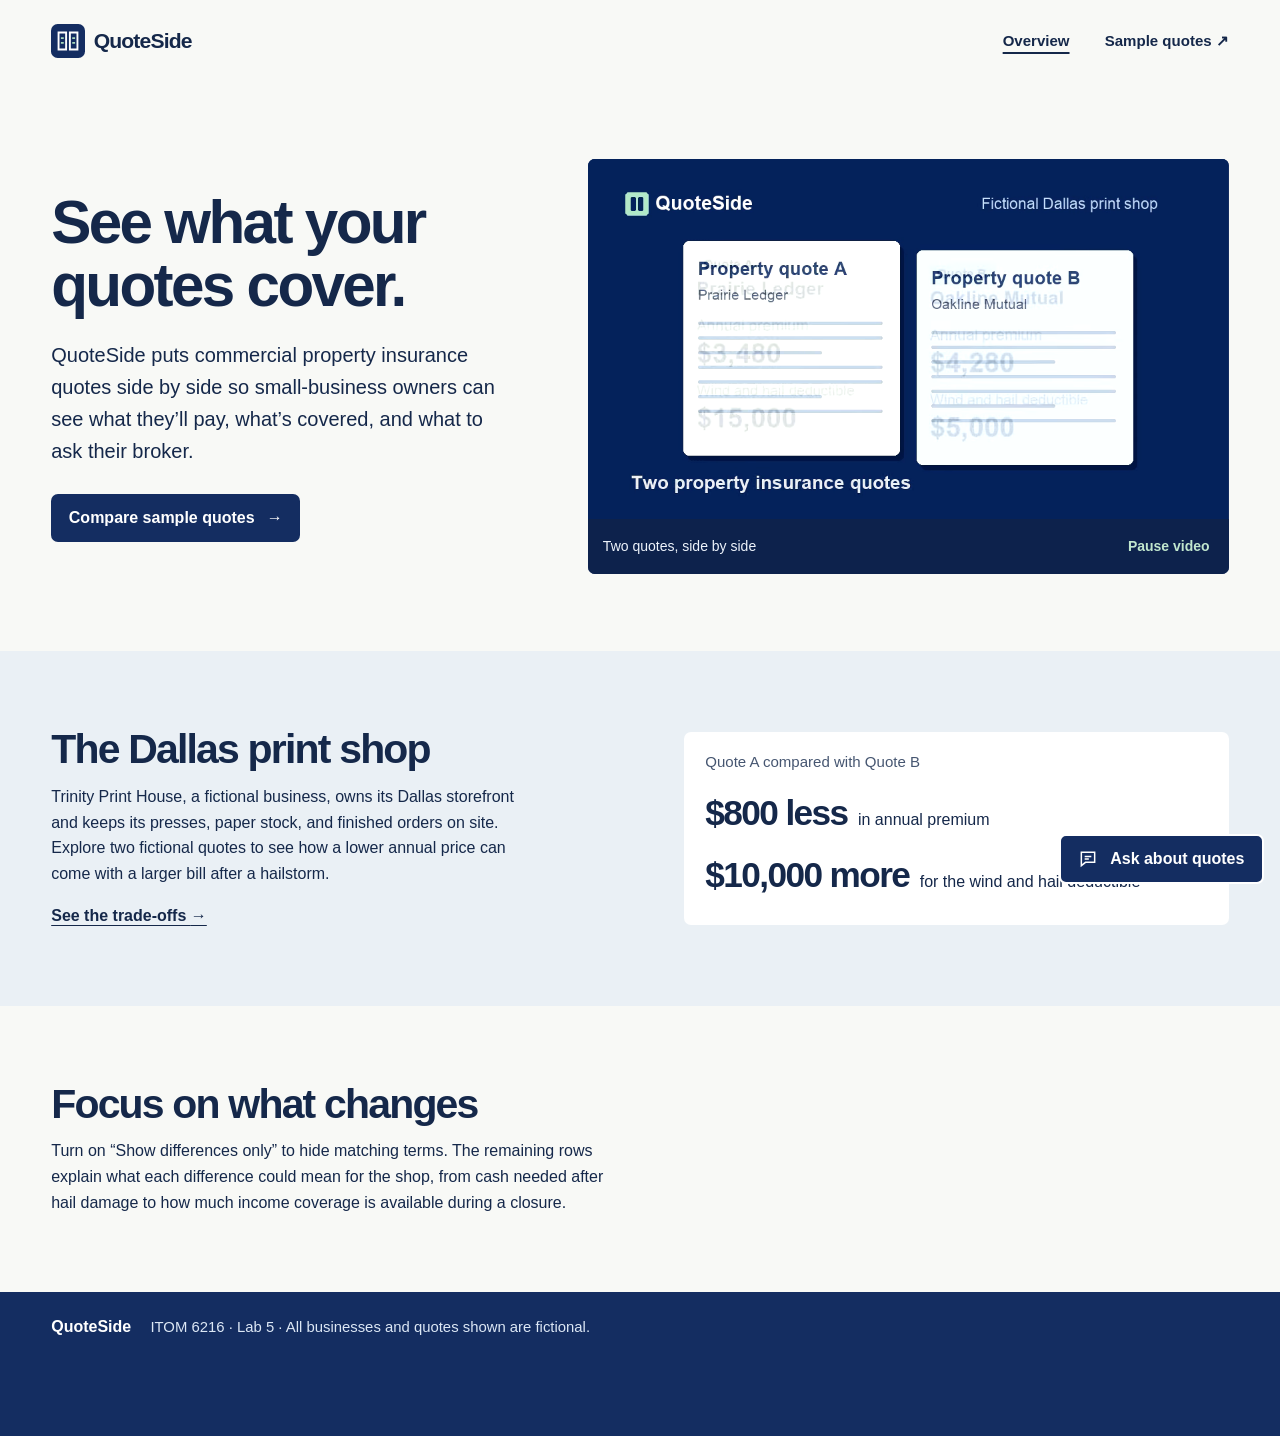
==== index.html @ b93d6b8e "Build QuoteSide for ITOM 6216 Lab 5" ====
<!doctype html>
<html lang="en">
<head>
<meta charset="utf-8">
<meta name="viewport" content="width=device-width, initial-scale=1">
<meta name="description" content="Compare two fictional commercial property insurance quotes for a Dallas print shop.">
<title>QuoteSide — Commercial property quotes, side by side</title>
<link rel="icon" href="./assets/mark.svg" type="image/svg+xml">
<link rel="stylesheet" href="./assets/site.css">
<script defer src="./assets/site.js"></script>
</head>
<body>
<a class="skip" href="#main">Skip to content</a>
<header class="top wrap">
  <a class="brand" href="./index.html" aria-label="QuoteSide home"><img src="./assets/mark.svg" alt="" width="34" height="34">QuoteSide</a>
  <nav aria-label="Main"><a href="./index.html" aria-current="page">Overview</a><a href="./compare.html">Sample quotes <span aria-hidden="true">↗</span></a></nav>
</header>
<main id="main">
  <section class="hero wrap" aria-labelledby="headline">
    <div class="hero-copy">
      <h1 id="headline">See what your<br>quotes cover.</h1>
      <p>QuoteSide puts commercial property insurance quotes side by side so small-business owners can see what they’ll pay, what’s covered, and what to ask their broker.</p>
      <a class="button primary" href="./compare.html">Compare sample quotes <span aria-hidden="true">→</span></a>
    </div>
    <figure class="film" data-ui>
      <video id="demo-video" poster="./assets/demo-poster.png" width="960" height="540" autoplay loop muted playsinline aria-label="Two sample quote documents turn into a side-by-side comparison of premiums and deductibles.">
        <source src="./assets/quote-demo.webm" type="video/webm">
        <a href="./assets/quote-demo.webm">Download the motion preview</a>
      </video>
      <figcaption><span>Two quotes, side by side</span><button class="quiet" id="video-control" type="button" hidden>Pause video</button></figcaption>
    </figure>
  </section>
  <section class="sample" aria-labelledby="sample-title">
    <div class="wrap sample-inner">
      <div>
        <h2 id="sample-title">The Dallas print shop</h2>
        <p>Trinity Print House, a fictional business, owns its Dallas storefront and keeps its presses, paper stock, and finished orders on site. Explore two fictional quotes to see how a lower annual price can come with a larger bill after a hailstorm.</p>
        <a class="text-link" href="./compare.html#quote-table">See the trade-offs <span aria-hidden="true">→</span></a>
      </div>
      <div class="sample-detail" data-ui aria-label="Sample trade-off">
        <p class="detail-label">Quote A compared with Quote B</p>
        <div><strong>$800 less</strong><span>in annual premium</span></div>
        <div><strong>$10,000 more</strong><span>for the wind and hail deductible</span></div>
      </div>
    </div>
  </section>
  <section class="wrap x-factor" aria-labelledby="x-title">
    <h2 id="x-title">Focus on what changes</h2>
    <p>Turn on “Show differences only” to hide matching terms. The remaining rows explain what each difference could mean for the shop, from cash needed after hail damage to how much income coverage is available during a closure.</p>
  </section>
</main>
<footer><div class="wrap footer-inner"><strong>QuoteSide</strong><p>ITOM 6216 · Lab 5 · All businesses and quotes shown are fictional.</p></div></footer>
<div id="quote-chat"></div>
</body>
</html>
---- assets/site.css ----
:root {
  --ink: #15284a;
  --muted: #465671;
  --paper: #f8f9f6;
  --white: #fff;
  --mist: #eaf0f5;
  --rule: #d7e0e8;
  --navy: #142d61;
  --mint: #c1e7ce;
  --radius: 7px;
  --width: 1180px;
  color-scheme: light;
  font-family: -apple-system, BlinkMacSystemFont, "Segoe UI", sans-serif;
  color: var(--ink);
  background: var(--paper);
  line-height: 1.6;
}
* { box-sizing: border-box; }
body { margin: 0; }
[hidden] { display: none !important; }
a { color: inherit; }
button, input { font: inherit; }
button { cursor: pointer; }
:focus-visible { outline: 3px solid #376ac1; outline-offset: 4px; }
::selection { background: var(--mint); color: var(--ink); }
h1, h2, p, figure { margin: 0; }
h1, h2 { line-height: 1.05; letter-spacing: -.044em; }
h1 { font-size: clamp(2.45rem, 4.7vw, 4.5rem); }
h2 { font-size: clamp(1.7rem, 3.2vw, 2.8rem); }
.wrap { width: min(var(--width), 100% - clamp(32px, 8vw, 116px)); margin-inline: auto; }
.skip { position: absolute; left: 1rem; top: -100px; z-index: 10; color: var(--white); background: var(--navy); padding: .55rem 1rem; }
.skip:focus { top: 1rem; }
.visually-hidden { position: absolute; width: 1px; height: 1px; overflow: hidden; clip-path: inset(50%); white-space: nowrap; }
.top { display: flex; align-items: center; justify-content: space-between; gap: 1rem; min-height: 82px; }
.brand { display: inline-flex; align-items: center; gap: .53rem; font-size: 1.32rem; font-weight: 750; letter-spacing: -.04em; text-decoration: none; }
.top nav { display: flex; align-items: center; gap: clamp(.7rem, 3vw, 2.2rem); font-size: .94rem; font-weight: 650; }
.top nav a { text-decoration: none; padding-block: .5rem; }
.top nav a:hover, .top nav a[aria-current] { text-decoration: underline; text-decoration-thickness: 2px; text-underline-offset: 6px; }
.hero { min-height: 520px; padding-block: clamp(2rem, 6vw, 6rem); display: grid; grid-template-columns: minmax(0, .85fr) minmax(0, 1.15fr); align-items: center; gap: clamp(1.75rem, 5vw, 5rem); }
.hero-copy p { max-width: 40ch; margin-block: 1.35rem 1.7rem; font-size: clamp(1.07rem, 1.65vw, 1.25rem); }
.button { display: inline-flex; align-items: center; justify-content: center; gap: .75rem; min-height: 48px; padding: .65rem 1.1rem; border: 0; border-radius: var(--radius); font-weight: 700; text-decoration: none; }
.primary, .chat-launch { background: var(--navy); color: var(--white); }
.primary:hover, .chat-launch:hover { background: #234780; }
.film { overflow: hidden; background: var(--navy); color: var(--white); border-radius: var(--radius); }
.film video { display: block; width: 100%; height: auto; aspect-ratio: 16 / 9; object-fit: contain; background: var(--navy); }
.film figcaption { display: flex; flex-wrap: wrap; justify-content: space-between; align-items: center; gap: .15rem .7rem; min-height: 55px; padding: .25rem .9rem; color: #edf3fb; background: #0d224c; font-size: .875rem; }
.quiet { border: 0; color: inherit; background: none; padding: .45rem .3rem; min-height: 40px; font-weight: 650; }
.quiet:hover { text-decoration: underline; }
.film .quiet { color: var(--mint); }
.sample { background: var(--mist); }
.sample-inner, .broker-inner { display: grid; grid-template-columns: 1fr .92fr; align-items: center; gap: 2.5rem; padding-block: clamp(2.25rem, 6vw, 5.5rem); }
.sample-inner p:not(.detail-label), .broker-inner p { margin-block: .85rem 1.05rem; max-width: 54ch; }
.text-link { font-weight: 700; text-underline-offset: 4px; }
.sample-detail { background: var(--white); border-radius: var(--radius); padding: 1.1rem 1.35rem; }
.detail-label { font-size: .94rem; color: var(--muted); margin-bottom: .5rem; }
.sample-detail div { display: flex; flex-wrap: wrap; align-items: baseline; gap: 0 .65rem; padding-block: .2rem; }
.sample-detail strong { font-size: clamp(1.55rem, 3vw, 2.2rem); letter-spacing: -.045em; font-variant-numeric: tabular-nums; }
.x-factor { padding-block: clamp(2.25rem, 6vw, 5rem); }
.x-factor p { max-width: 64ch; margin-top: .8rem; }
footer { background: var(--navy); color: var(--white); }
.footer-inner { display: flex; flex-wrap: wrap; align-items: baseline; gap: .35rem 1.2rem; padding-block: 1.4rem 6rem; }
.footer-inner p { color: #dce7f5; font-size: .93rem; }
.compare-intro { padding-block: clamp(2rem, 5vw, 4.75rem) 2.55rem; }
.compare-intro h1 { font-size: clamp(2.55rem, 5.7vw, 4.85rem); }
.compare-intro p { max-width: 72ch; margin-top: .95rem; font-size: clamp(1rem, 2vw, 1.16rem); }
.comparison { padding-bottom: clamp(2rem, 6vw, 5rem); scroll-margin-top: 1rem; }
.table-tools { display: flex; flex-wrap: wrap; gap: .7rem 1.4rem; align-items: center; justify-content: space-between; margin-bottom: 1.15rem; }
.table-tools p { color: var(--muted); font-size: .9rem; margin-top: .35rem; }
.toggle { display: inline-flex; gap: .6rem; align-items: center; cursor: pointer; padding: .3rem 0; min-height: 44px; font-weight: 700; }
.toggle input { appearance: none; margin: 0; width: 44px; height: 26px; border-radius: 99px; border: 2px solid #66758b; background: var(--white); display: inline-grid; align-items: center; cursor: pointer; }
.toggle input::before { content: ""; width: 16px; height: 16px; margin-left: 3px; border-radius: 50%; background: #66758b; transition: transform .18s ease; }
.toggle input:checked { background: var(--navy); border-color: var(--navy); }
.toggle input:checked::before { background: var(--white); transform: translateX(18px); }
.quote-table { width: 100%; table-layout: fixed; border-spacing: 0; background: var(--white); border-radius: var(--radius); overflow: hidden; font-variant-numeric: tabular-nums; }
.term-col { width: 32%; }
.value-col { width: 34%; }
.quote-table th, .quote-table td { text-align: left; vertical-align: top; padding: .75rem clamp(.55rem, 2vw, 1.3rem); overflow-wrap: anywhere; }
.quote-table thead { background: var(--navy); color: var(--white); line-height: 1.28; }
.quote-table thead span { display: block; color: var(--mint); font-size: .84rem; font-weight: 650; margin-bottom: .18rem; }
.quote-table tbody tr:not(.note) > * { font-weight: 690; line-height: 1.35; }
.quote-table tbody td:nth-child(3) { background: #f1f5f9; }
.quote-table tbody tr.note td { background: #ebf2f7; padding-block: .65rem; border-bottom: 2px solid var(--paper); font-size: .92rem; }
.quote-table tbody tr.note.same td { background: #f3f5f5; color: var(--muted); }
.broker { background: var(--mist); }
.broker-inner { grid-template-columns: .8fr 1.2fr; align-items: start; }
.broker-inner ul { margin: 0; padding-left: 1.25rem; }
.broker-inner li + li { margin-top: .6rem; }
#quote-chat { position: fixed; z-index: 3; right: max(1rem, env(safe-area-inset-right)); bottom: max(1rem, env(safe-area-inset-bottom)); }
.chat-launch { border: 2px solid var(--white); min-height: 48px; }
.chat-panel { position: absolute; right: 0; bottom: calc(100% + .55rem); width: min(410px, 100vw - 2rem); max-height: min(540px, 100dvh - 6rem); display: flex; flex-direction: column; overflow: hidden; background: var(--white); border-radius: var(--radius); box-shadow: 0 12px 38px #15284a40; /* taste-skill-ignore: chat overlay */ }
.chat-top { display: flex; justify-content: space-between; align-items: center; gap: .5rem; background: var(--navy); color: var(--white); padding: .3rem .95rem; }
.chat-top h2 { font-size: 1.22rem; letter-spacing: -.025em; }
.close-chat { font-size: 1.55rem; min-width: 44px; }
.chat-stream { min-height: 0; overflow-y: auto; overscroll-behavior: contain; padding: .8rem; min-width: 0; }
.chat-stream p { border-radius: var(--radius); margin-bottom: .55rem; padding: .5rem .7rem; overflow-wrap: anywhere; font-size: .95rem; line-height: 1.47; }
.chat-stream p:last-child { margin: 0; }
.chat-stream strong, .chat-stream span { display: block; }
.chat-stream strong { font-size: .83rem; margin-bottom: .16rem; }
.chat-stream span { white-space: pre-line; }
.assistant { background: var(--mist); }
.visitor { background: #dbf1e3; margin-left: 1.25rem; }
.suggestions { display: grid; gap: .34rem; padding: .15rem .8rem .6rem; }
.suggestion { border: 0; background: #edf3f9; color: var(--ink); border-radius: var(--radius); min-height: 44px; padding: .35rem .6rem; text-align: left; font-size: .88rem; line-height: 1.28; }
.suggestion:hover { background: #dce8f5; }
.chat-form { display: grid; grid-template-columns: minmax(0, 1fr) auto; gap: .45rem; padding: 0 .8rem .8rem; }
.chat-form input { width: 100%; min-height: 44px; padding: .4rem .6rem; border: 1px solid #66758b; border-radius: var(--radius); color: var(--ink); background: var(--white); }
.chat-form button { min-height: 44px; padding: .4rem .75rem; }
@media (max-width: 820px) {
  .hero { min-height: auto; grid-template-columns: 1fr; gap: 1.5rem; }
  .hero-copy p { max-width: 61ch; }
  .sample-inner, .broker-inner { gap: 1.25rem; }
}
@media (max-width: 560px) {
  .top { min-height: 65px; gap: .5rem; }
  .brand { font-size: 1.16rem; }
  .brand img { width: 29px; height: 29px; }
  .top nav { font-size: .84rem; }
  .top nav span { display: none; }
  .sample-inner, .broker-inner { grid-template-columns: 1fr; }
  .quote-table td, .quote-table th { font-size: .88rem; }
  .quote-table tbody tr.note td { font-size: .88rem; }
}
@media (prefers-reduced-motion: reduce) { *, *::before, *::after { transition: none !important; } }
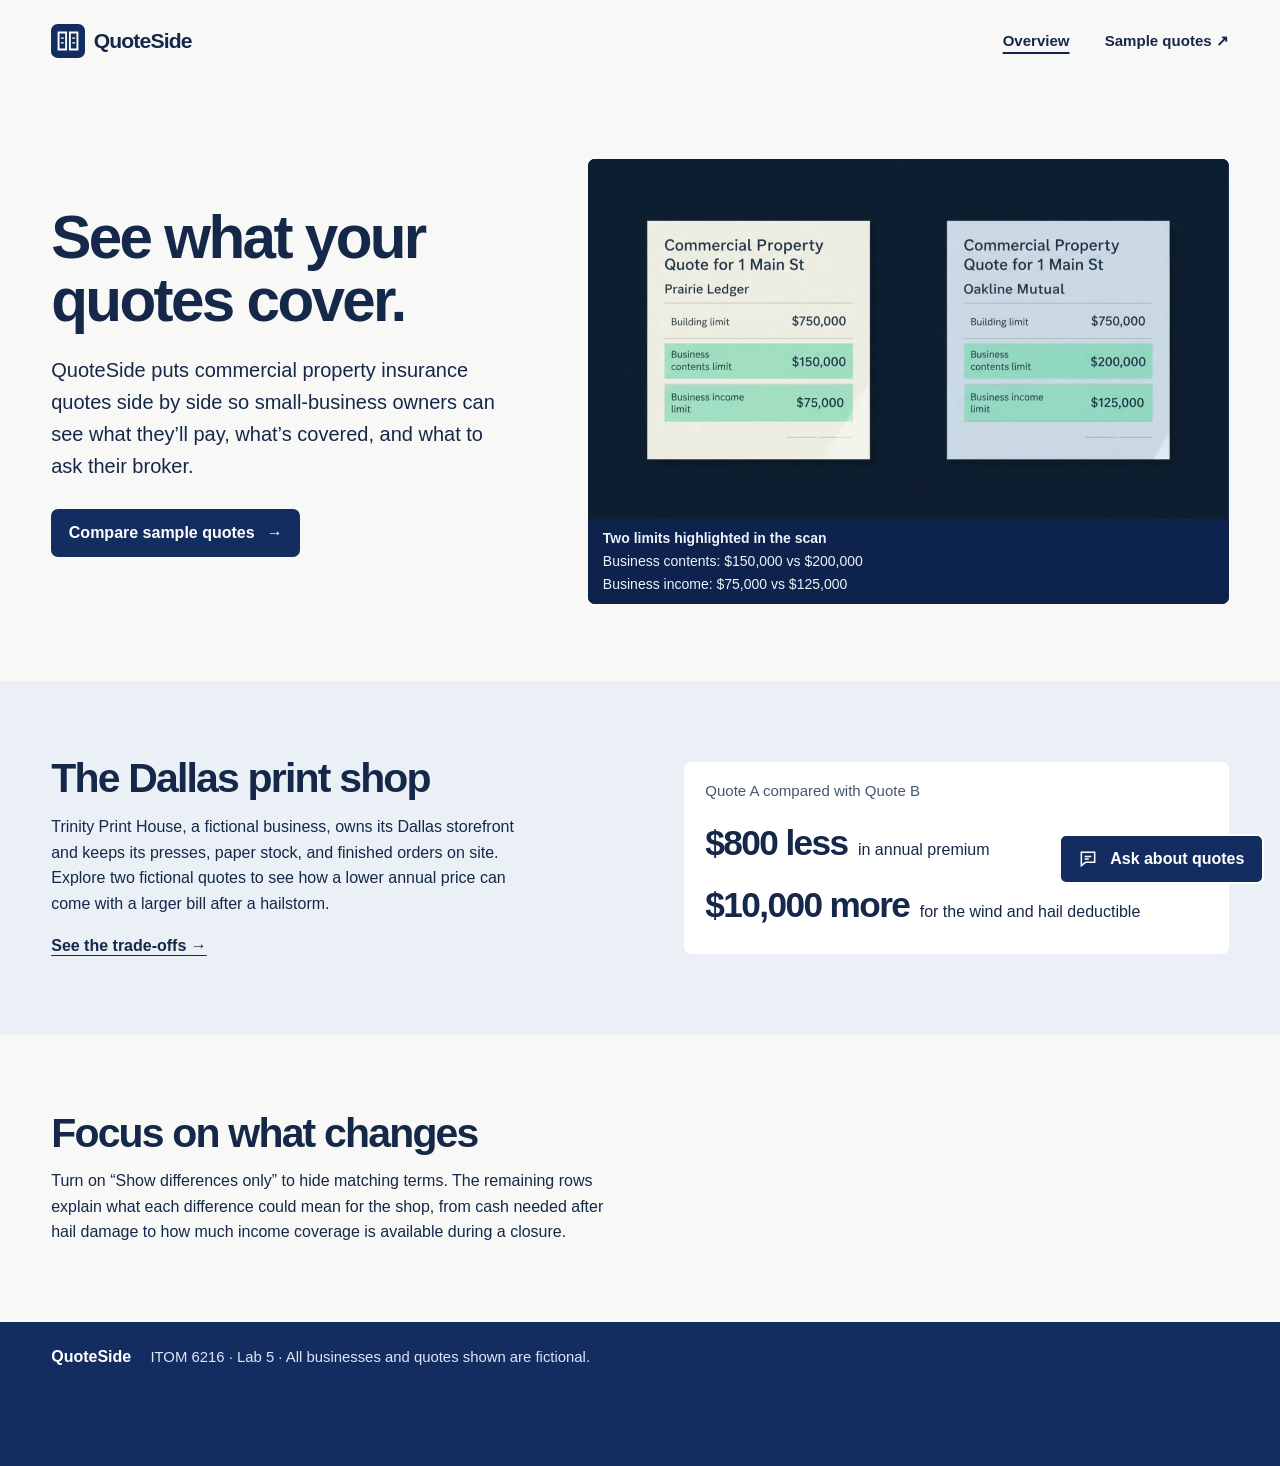
==== commit 9b206585: "Replace QuoteSide preview with Gemini quote scan" ====
--- a/index.html
+++ b/index.html
@@ -23,11 +23,18 @@
       <a class="button primary" href="./compare.html">Compare sample quotes <span aria-hidden="true">→</span></a>
     </div>
     <figure class="film" data-ui>
-      <video id="demo-video" poster="./assets/demo-poster.png" width="960" height="540" autoplay loop muted playsinline aria-label="Two sample quote documents turn into a side-by-side comparison of premiums and deductibles.">
-        <source src="./assets/quote-demo.webm" type="video/webm">
-        <a href="./assets/quote-demo.webm">Download the motion preview</a>
+      <video id="demo-video" poster="./assets/demo-poster.jpg" width="1280" height="720" autoplay loop muted playsinline aria-label="A scan highlights two differences in the fictional property quotes. Business contents limits are $150,000 for Quote A and $200,000 for Quote B. Business income limits are $75,000 for Quote A and $125,000 for Quote B.">
+        <source src="./assets/quote-demo.mp4" type="video/mp4">
+        <a href="./assets/quote-demo.mp4">Download the quote scan video</a>
       </video>
-      <figcaption><span>Two quotes, side by side</span><button class="quiet" id="video-control" type="button" hidden>Pause video</button></figcaption>
+      <figcaption>
+        <div class="scan-caption">
+          <strong>Two limits highlighted in the scan</strong>
+          <span>Business contents: $150,000 vs $200,000</span>
+          <span>Business income: $75,000 vs $125,000</span>
+        </div>
+        <button class="quiet" id="video-control" type="button" hidden>Pause video</button>
+      </figcaption>
     </figure>
   </section>
   <section class="sample" aria-labelledby="sample-title">
--- a/assets/site.css
+++ b/assets/site.css
@@ -44,6 +44,7 @@
 .film { overflow: hidden; background: var(--navy); color: var(--white); border-radius: var(--radius); }
 .film video { display: block; width: 100%; height: auto; aspect-ratio: 16 / 9; object-fit: contain; background: var(--navy); }
 .film figcaption { display: flex; flex-wrap: wrap; justify-content: space-between; align-items: center; gap: .15rem .7rem; min-height: 55px; padding: .25rem .9rem; color: #edf3fb; background: #0d224c; font-size: .875rem; }
+.scan-caption { display: grid; gap: .05rem; padding-block: .25rem; }
 .quiet { border: 0; color: inherit; background: none; padding: .45rem .3rem; min-height: 40px; font-weight: 650; }
 .quiet:hover { text-decoration: underline; }
 .film .quiet { color: var(--mint); }
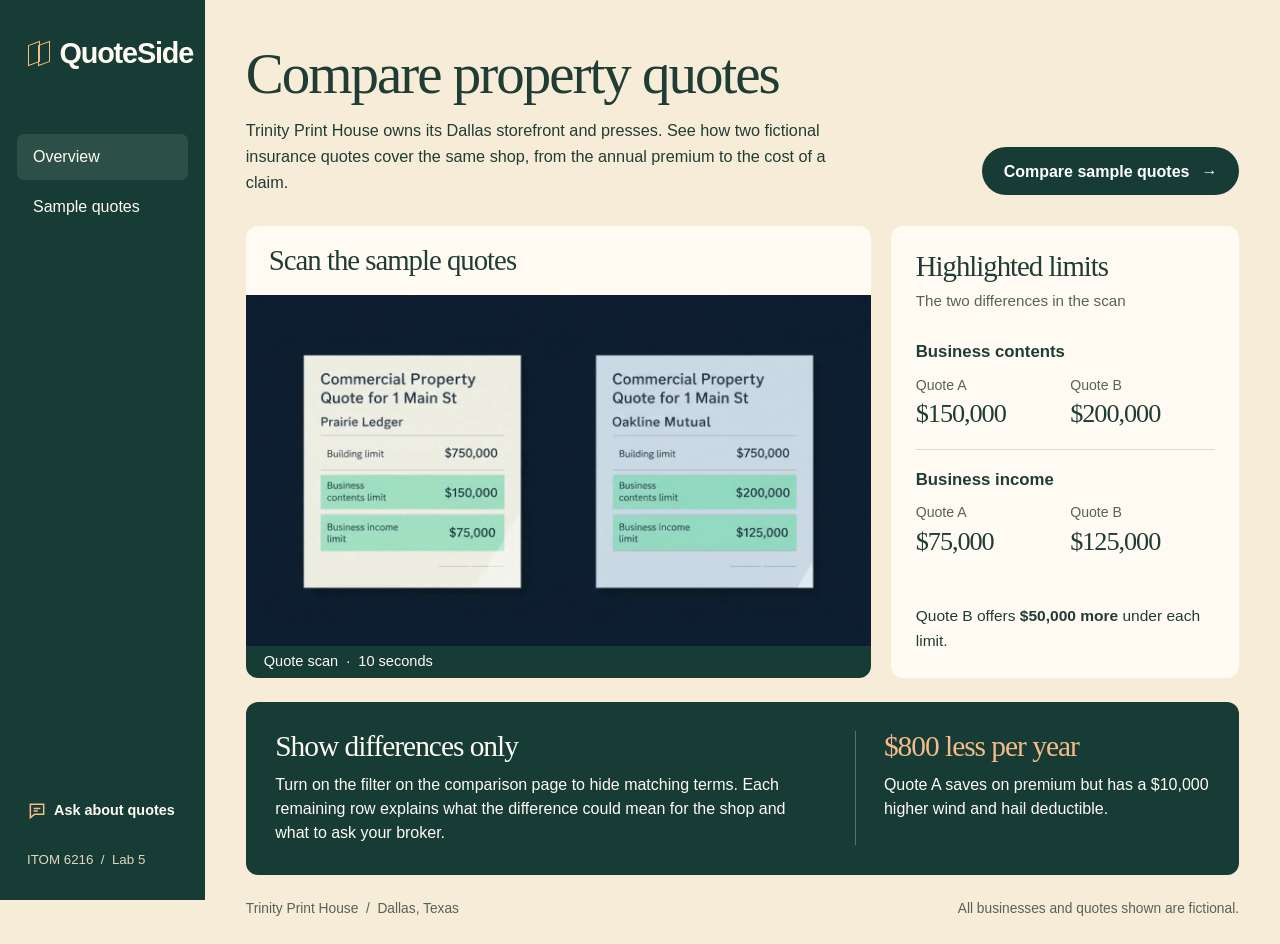
==== commit 65957d90: "Restyle the QuoteSide landing page as a print shop comparison workspace" ====
--- a/index.html
+++ b/index.html
@@ -7,56 +7,52 @@
 <title>QuoteSide — Commercial property quotes, side by side</title>
 <link rel="icon" href="./assets/mark.svg" type="image/svg+xml">
 <link rel="stylesheet" href="./assets/site.css">
+<link rel="stylesheet" href="./assets/landing.css">
 <script defer src="./assets/site.js"></script>
 </head>
-<body>
+<body class="landing">
 <a class="skip" href="#main">Skip to content</a>
-<header class="top wrap">
-  <a class="brand" href="./index.html" aria-label="QuoteSide home"><img src="./assets/mark.svg" alt="" width="34" height="34">QuoteSide</a>
-  <nav aria-label="Main"><a href="./index.html" aria-current="page">Overview</a><a href="./compare.html">Sample quotes <span aria-hidden="true">↗</span></a></nav>
+<header class="rail">
+  <a class="brand" href="./index.html" aria-label="QuoteSide home"><span class="paper-mark" aria-hidden="true"></span>QuoteSide</a>
+  <nav aria-label="Main">
+    <a href="./index.html" aria-current="page">Overview</a>
+    <a href="./compare.html">Sample quotes</a>
+  </nav>
+  <small>ITOM 6216 &nbsp;/&nbsp; Lab 5</small>
 </header>
-<main id="main">
-  <section class="hero wrap" aria-labelledby="headline">
-    <div class="hero-copy">
-      <h1 id="headline">See what your<br>quotes cover.</h1>
-      <p>QuoteSide puts commercial property insurance quotes side by side so small-business owners can see what they’ll pay, what’s covered, and what to ask their broker.</p>
-      <a class="button primary" href="./compare.html">Compare sample quotes <span aria-hidden="true">→</span></a>
-    </div>
-    <figure class="film" data-ui>
+<main id="main" class="workspace">
+  <section class="intro" aria-labelledby="intro-title">
+    <h1 id="intro-title">Compare property quotes</h1>
+    <p>Trinity Print House owns its Dallas storefront and presses. See how two fictional insurance quotes cover the same shop, from the annual premium to the cost of a claim.</p>
+    <a class="button primary" href="./compare.html">Compare sample quotes <span aria-hidden="true">→</span></a>
+  </section>
+  <figure class="scan-grid">
+    <div class="scan-card">
+      <h2>Scan the sample quotes</h2>
       <video id="demo-video" poster="./assets/demo-poster.jpg" width="1280" height="720" autoplay loop muted playsinline aria-label="A scan highlights two differences in the fictional property quotes. Business contents limits are $150,000 for Quote A and $200,000 for Quote B. Business income limits are $75,000 for Quote A and $125,000 for Quote B.">
         <source src="./assets/quote-demo.mp4" type="video/mp4">
         <a href="./assets/quote-demo.mp4">Download the quote scan video</a>
       </video>
-      <figcaption>
-        <div class="scan-caption">
-          <strong>Two limits highlighted in the scan</strong>
-          <span>Business contents: $150,000 vs $200,000</span>
-          <span>Business income: $75,000 vs $125,000</span>
-        </div>
-        <button class="quiet" id="video-control" type="button" hidden>Pause video</button>
-      </figcaption>
-    </figure>
+      <div class="playbar"><span>Quote scan &nbsp;·&nbsp; 10 seconds</span><button class="quiet" id="video-control" type="button" hidden>Pause video</button></div>
+    </div>
+    <figcaption class="limit-card">
+      <h2>Highlighted limits</h2>
+      <p>The two differences in the scan</p>
+      <h3>Business contents</h3>
+      <dl><div><dt>Quote A</dt><dd>$150,000</dd></div><div><dt>Quote B</dt><dd>$200,000</dd></div></dl>
+      <h3>Business income</h3>
+      <dl><div><dt>Quote A</dt><dd>$75,000</dd></div><div><dt>Quote B</dt><dd>$125,000</dd></div></dl>
+      <p class="limit-note">Quote B offers <strong>$50,000 more</strong> under each limit.</p>
+    </figcaption>
+  </figure>
+  <section class="trade-offs" aria-labelledby="trade-title">
+    <div><h2 id="trade-title">Show differences only</h2>
+      <p>Turn on the filter on the comparison page to hide matching terms. Each remaining row explains what the difference could mean for the shop and what to ask your broker.</p>
+    </div>
+    <div class="cost-note"><strong>$800 less per year</strong><p>Quote A saves on premium but has a $10,000 higher wind and hail deductible.</p></div>
   </section>
-  <section class="sample" aria-labelledby="sample-title">
-    <div class="wrap sample-inner">
-      <div>
-        <h2 id="sample-title">The Dallas print shop</h2>
-        <p>Trinity Print House, a fictional business, owns its Dallas storefront and keeps its presses, paper stock, and finished orders on site. Explore two fictional quotes to see how a lower annual price can come with a larger bill after a hailstorm.</p>
-        <a class="text-link" href="./compare.html#quote-table">See the trade-offs <span aria-hidden="true">→</span></a>
-      </div>
-      <div class="sample-detail" data-ui aria-label="Sample trade-off">
-        <p class="detail-label">Quote A compared with Quote B</p>
-        <div><strong>$800 less</strong><span>in annual premium</span></div>
-        <div><strong>$10,000 more</strong><span>for the wind and hail deductible</span></div>
-      </div>
-    </div>
-  </section>
-  <section class="wrap x-factor" aria-labelledby="x-title">
-    <h2 id="x-title">Focus on what changes</h2>
-    <p>Turn on “Show differences only” to hide matching terms. The remaining rows explain what each difference could mean for the shop, from cash needed after hail damage to how much income coverage is available during a closure.</p>
-  </section>
+  <footer class="case-footer"><span>Trinity Print House &nbsp;/&nbsp; Dallas, Texas</span><span>All businesses and quotes shown are fictional.</span></footer>
 </main>
-<footer><div class="wrap footer-inner"><strong>QuoteSide</strong><p>ITOM 6216 · Lab 5 · All businesses and quotes shown are fictional.</p></div></footer>
 <div id="quote-chat"></div>
 </body>
 </html>
--- a/assets/landing.css
+++ b/assets/landing.css
@@ -0,0 +1,100 @@
+.landing {
+  --forest: #163c35;
+  --cream: #f7ecd8;
+  --card: #fffbf3;
+  --apricot: #f5bc87;
+  --ink: #203d35;
+  --muted: #586356;
+  --mist: #f1eadb;
+  --navy: var(--forest);
+  --rail: clamp(174px, 16vw, 236px);
+  color: var(--ink);
+  background: var(--cream);
+}
+.landing h1, .workspace h2, .cost-note strong {
+  font-family: Georgia, 'Times New Roman', serif;
+  font-weight: 400;
+  letter-spacing: -.035em;
+}
+.landing :focus-visible { outline-color: #bd6537; }
+.rail {
+  position: fixed; inset: 0 auto 0 0; width: var(--rail);
+  display: flex; flex-direction: column; padding: 30px 17px;
+  background: var(--forest); color: var(--card);
+}
+.rail .brand { align-self: flex-start; margin-left: 10px; font-size: 1.8rem; }
+.paper-mark { position: relative; display: inline-block; width: 24px; height: 28px; color: var(--apricot); }
+.paper-mark::before, .paper-mark::after {
+  content: ''; position: absolute; top: 4px; left: 1px; width: 10px; height: 19px;
+  border: 1.6px solid currentColor; transform: skewY(-20deg);
+}
+.paper-mark::after { left: 11px; }
+.rail nav { display: grid; gap: 4px; margin-top: 58px; }
+.rail nav a { padding: 10px 16px; border-radius: 7px; text-decoration: none; }
+.rail nav a[aria-current], .rail nav a:hover { background: #2c5047; }
+.rail small { margin: auto 10px 0; color: #e1d7be; }
+.workspace {
+  max-width: 1530px; margin-left: var(--rail);
+  padding: clamp(29px, 3.4vw, 55px) clamp(22px, 3.2vw, 54px) 24px;
+}
+.intro { display: grid; grid-template-columns: minmax(0,1fr) auto; align-items: end; gap: 14px 24px; margin-bottom: 31px; }
+.intro h1 { grid-column: 1/-1; font-size: clamp(2.7rem,4.45vw,4.6rem); }
+.intro p { max-width: 66ch; font-size: clamp(1rem,1.27vw,1.18rem); }
+.landing .primary { border-radius: 40px; padding-inline: 1.35rem; }
+.landing .primary:hover, .landing .chat-launch:hover { background: #295247; }
+.scan-grid { display: grid; grid-template-columns: minmax(0,1.8fr) minmax(285px,1fr); gap: 20px; align-items: stretch; }
+.scan-card, .limit-card { background: var(--card); border-radius: 12px; overflow: hidden; }
+.scan-card { display: flex; flex-direction: column; }
+.scan-card h2, .limit-card h2 { font-size: clamp(1.65rem,2.25vw,2.25rem); }
+.scan-card h2 { padding: 19px 23px; }
+.scan-card video { display: block; width: 100%; height: auto; aspect-ratio: 16/9; background: #101f2d; }
+.playbar { flex: 1; background: var(--forest); color: var(--card); display: flex; align-items: center; justify-content: space-between; gap: 12px; padding: 4px 18px; font-size: .91rem; }
+.playbar button { color: var(--apricot); }
+.limit-card { padding: clamp(18px,1.9vw,31px); display: flex; flex-direction: column; }
+.limit-card > p:first-of-type { margin-top: 8px; color: var(--muted); font-size: .95rem; }
+.limit-card h3 { margin: clamp(18px,2vw,35px) 0 8px; font-size: 1.05rem; }
+.limit-card dl { display: grid; grid-template-columns: 1fr 1fr; margin: 0; gap: 10px; }
+.limit-card dt { color: var(--muted); font-size: .88rem; }
+.limit-card dd { margin: 0; font: 500 clamp(1.4rem,2.05vw,2.25rem)/1.35 Georgia,serif; letter-spacing: -.04em; font-variant-numeric: tabular-nums; }
+.limit-card dl + h3 { padding-top: 17px; margin-top: 17px; border-top: 1px solid #e4d9c3; }
+.limit-note { padding-top: 18px; margin-top: auto; font-size: .97rem; }
+.trade-offs { margin-top: 24px; display: grid; grid-template-columns: 1.55fr 1fr; gap: 30px; padding: clamp(24px,2.3vw,38px); background: var(--forest); color: var(--card); border-radius: 12px; }
+.trade-offs h2, .cost-note strong { font-size: clamp(1.55rem,2.3vw,2.4rem); }
+.trade-offs p { margin-top: 11px; max-width: 60ch; line-height: 1.5; }
+.cost-note { border-left: 1px solid #597568; padding-left: 28px; }
+.cost-note strong { display: block; color: var(--apricot); line-height: 1.05; }
+.case-footer { background: transparent; color: var(--muted); font-size: .86rem; padding-top: 23px; display: flex; justify-content: space-between; flex-wrap: wrap; gap: 6px 18px; }
+.landing .suggestion { background: #f4eee2; color: var(--forest); }
+.landing .suggestion:hover { background: #ece2d0; }
+@media(min-width: 881px) {
+  .landing #quote-chat { left: 17px; right: auto; bottom: 65px; }
+  .landing .chat-launch { border: 0; padding-inline: 10px; color: var(--card); gap: 7px; font-size: .9rem; }
+  .landing .chat-launch svg { color: var(--apricot); }
+  .landing .chat-panel { left: 0; right: auto; }
+}
+@media(max-width: 1050px) {
+  .intro { grid-template-columns: 1fr; }
+  .intro .button { justify-self: start; }
+}
+@media(max-width: 880px) {
+  .rail { position: static; width: auto; flex-direction: row; align-items: center; justify-content: space-between; padding: 12px 20px; gap: 12px; }
+  .rail .brand { margin: 0; align-self: center; font-size: 1.45rem; }
+  .rail nav { display: flex; margin: 0; }
+  .rail nav a { padding: 7px 9px; font-size: .94rem; }
+  .rail small { display: none; }
+  .workspace { margin: 0; padding-bottom: 88px; }
+  .scan-grid { grid-template-columns: minmax(0,1.5fr) minmax(245px,1fr); gap: 14px; }
+  .scan-card { align-self: start; }
+}
+@media(max-width: 700px) {
+  .scan-grid, .trade-offs { grid-template-columns: 1fr; }
+  .limit-card { padding: 22px; }
+  .limit-card dd { font-size: 1.85rem; }
+  .trade-offs { gap: 20px; }
+  .cost-note { padding: 18px 0 0; border-left: 0; border-top: 1px solid #597568; }
+}
+@media(max-width: 420px) {
+  .rail { padding-inline: 12px; gap: 5px; }
+  .rail nav a { font-size: .84rem; padding-inline: 6px; }
+  .workspace { padding-inline: 16px; }
+}
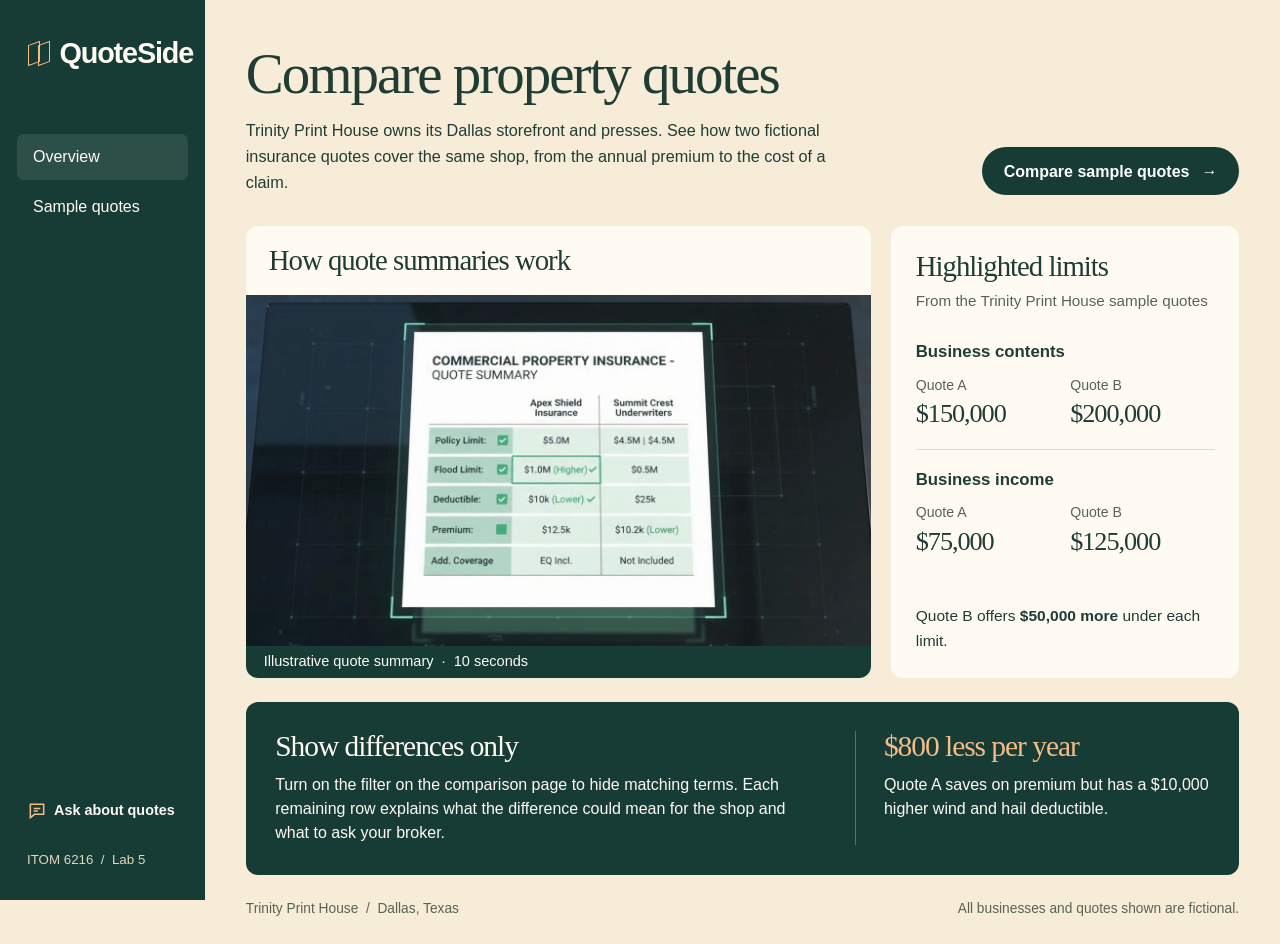
==== commit d49c0a4f: "Play the supplied insurance quote summary on a continuous loop" ====
--- a/index.html
+++ b/index.html
@@ -28,16 +28,16 @@
   </section>
   <figure class="scan-grid">
     <div class="scan-card">
-      <h2>Scan the sample quotes</h2>
-      <video id="demo-video" poster="./assets/demo-poster.jpg" width="1280" height="720" autoplay loop muted playsinline aria-label="A scan highlights two differences in the fictional property quotes. Business contents limits are $150,000 for Quote A and $200,000 for Quote B. Business income limits are $75,000 for Quote A and $125,000 for Quote B.">
-        <source src="./assets/quote-demo.mp4" type="video/mp4">
-        <a href="./assets/quote-demo.mp4">Download the quote scan video</a>
+      <h2>How quote summaries work</h2>
+      <video id="demo-video" poster="./assets/demo-poster.jpg?v=0c2d71ed" width="1280" height="720" autoplay loop muted playsinline aria-label="Two illustrative commercial property quotes from Apex Shield and Summit Crest turn into a table comparing policy limits, flood limits, deductibles, premiums, and additional coverage.">
+        <source src="./assets/quote-demo.mp4?v=0c2d71ed" type="video/mp4">
+        <a href="./assets/quote-demo.mp4?v=0c2d71ed">Download the quote summary video</a>
       </video>
-      <div class="playbar"><span>Quote scan &nbsp;·&nbsp; 10 seconds</span><button class="quiet" id="video-control" type="button" hidden>Pause video</button></div>
+      <div class="playbar"><span>Illustrative quote summary &nbsp;·&nbsp; 10 seconds</span><button class="quiet" id="video-control" type="button" hidden>Pause video</button></div>
     </div>
     <figcaption class="limit-card">
       <h2>Highlighted limits</h2>
-      <p>The two differences in the scan</p>
+      <p>From the Trinity Print House sample quotes</p>
       <h3>Business contents</h3>
       <dl><div><dt>Quote A</dt><dd>$150,000</dd></div><div><dt>Quote B</dt><dd>$200,000</dd></div></dl>
       <h3>Business income</h3>
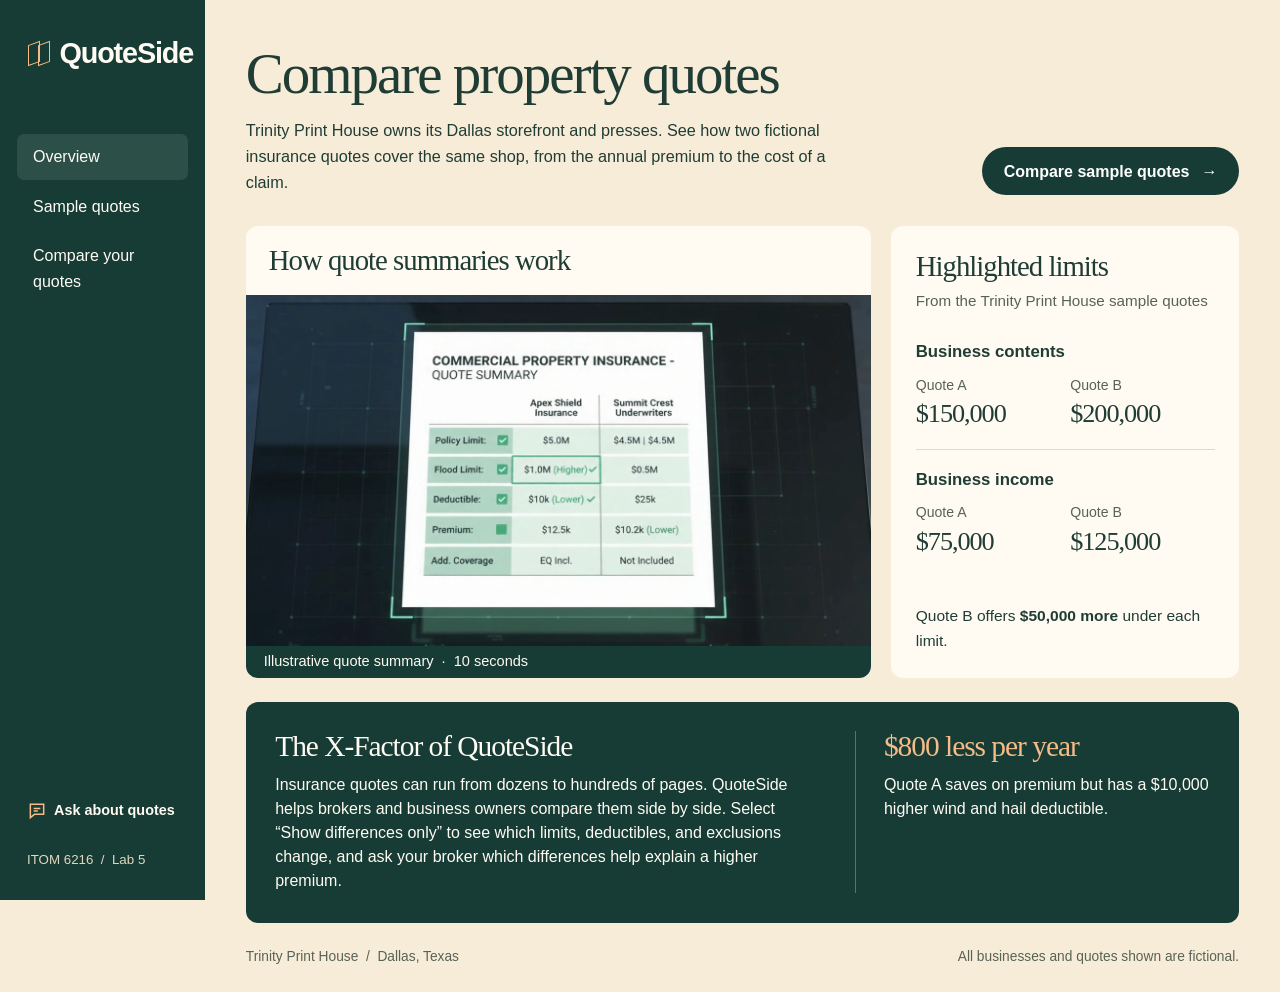
==== commit e32e6328: "Add the Compare your quotes page and unify QuoteSide navigation and styling" ====
--- a/index.html
+++ b/index.html
@@ -17,6 +17,7 @@
   <nav aria-label="Main">
     <a href="./index.html" aria-current="page">Overview</a>
     <a href="./compare.html">Sample quotes</a>
+    <a href="./your-quotes.html">Compare your quotes</a>
   </nav>
   <small>ITOM 6216 &nbsp;/&nbsp; Lab 5</small>
 </header>
@@ -46,8 +47,8 @@
     </figcaption>
   </figure>
   <section class="trade-offs" aria-labelledby="trade-title">
-    <div><h2 id="trade-title">Show differences only</h2>
-      <p>Turn on the filter on the comparison page to hide matching terms. Each remaining row explains what the difference could mean for the shop and what to ask your broker.</p>
+    <div><h2 id="trade-title">The X-Factor of QuoteSide</h2>
+      <p>Insurance quotes can run from dozens to hundreds of pages. QuoteSide helps brokers and business owners compare them side by side. Select “Show differences only” to see which limits, deductibles, and exclusions change, and ask your broker which differences help explain a higher premium.</p>
     </div>
     <div class="cost-note"><strong>$800 less per year</strong><p>Quote A saves on premium but has a $10,000 higher wind and hail deductible.</p></div>
   </section>
--- a/assets/landing.css
+++ b/assets/landing.css
@@ -98,3 +98,17 @@
   .rail nav a { font-size: .84rem; padding-inline: 6px; }
   .workspace { padding-inline: 16px; }
 }
+
+.workspace .comparison { padding-bottom: 24px; }
+.workspace .quote-table { background: var(--card); border-radius: 12px; }
+.workspace .quote-table thead span { color: var(--apricot); }
+.workspace .quote-table tbody td:nth-child(3) { background: #f8f1e3; }
+.workspace .quote-table tbody tr.note td { background: #eee5d4; border-color: var(--cream); }
+.workspace .quote-table tbody tr.note.same td { background: #f1ecdf; }
+.workspace .guide { background: var(--forest); color: var(--card); border-radius: 12px; }
+.guide .broker-inner { padding: clamp(24px, 3vw, 38px); }
+@media (max-width: 600px) {
+  .rail { flex-direction: column; align-items: flex-start; gap: 8px; }
+  .rail .brand { align-self: flex-start; }
+  .rail nav { flex-wrap: wrap; }
+}
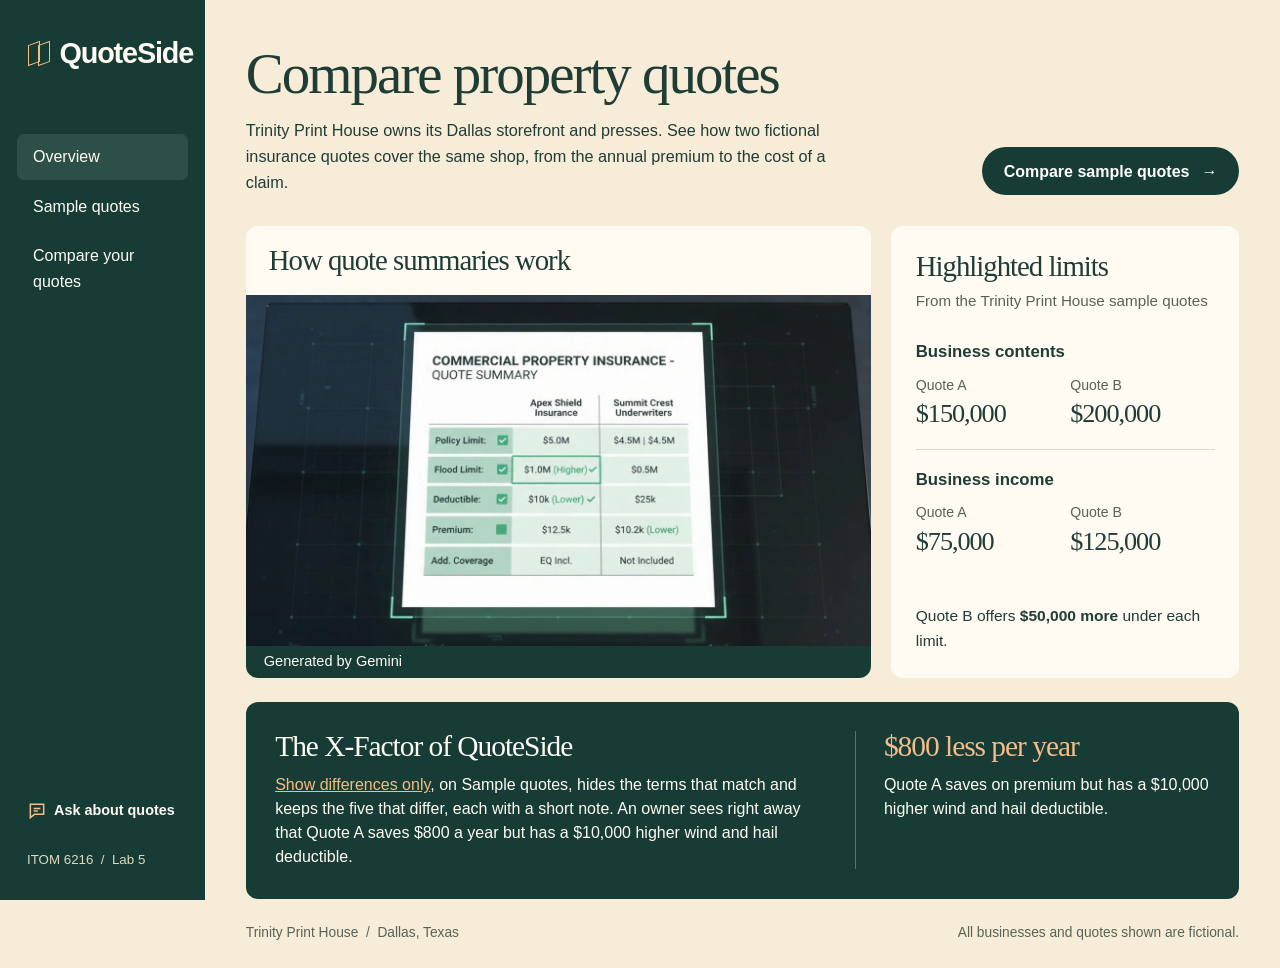
==== commit 24aa82fb: "Credit Gemini, update X-Factor copy, and fix responsive control spacing" ====
--- a/index.html
+++ b/index.html
@@ -6,18 +6,18 @@
 <meta name="description" content="Compare two fictional commercial property insurance quotes for a Dallas print shop.">
 <title>QuoteSide — Commercial property quotes, side by side</title>
 <link rel="icon" href="./assets/mark.svg" type="image/svg+xml">
-<link rel="stylesheet" href="./assets/site.css">
-<link rel="stylesheet" href="./assets/landing.css">
+<link rel="stylesheet" href="./assets/site.css?v=5">
+<link rel="stylesheet" href="./assets/landing.css?v=5">
 <script defer src="./assets/site.js"></script>
 </head>
 <body class="landing">
 <a class="skip" href="#main">Skip to content</a>
 <header class="rail">
-  <a class="brand" href="./index.html" aria-label="QuoteSide home"><span class="paper-mark" aria-hidden="true"></span>QuoteSide</a>
+  <a class="brand" href="./index.html?v=5" aria-label="QuoteSide home"><span class="paper-mark" aria-hidden="true"></span>QuoteSide</a>
   <nav aria-label="Main">
-    <a href="./index.html" aria-current="page">Overview</a>
-    <a href="./compare.html">Sample quotes</a>
-    <a href="./your-quotes.html">Compare your quotes</a>
+    <a href="./index.html?v=5" aria-current="page">Overview</a>
+    <a href="./compare.html?v=5">Sample quotes</a>
+    <a href="./your-quotes.html?v=5">Compare your quotes</a>
   </nav>
   <small>ITOM 6216 &nbsp;/&nbsp; Lab 5</small>
 </header>
@@ -25,7 +25,7 @@
   <section class="intro" aria-labelledby="intro-title">
     <h1 id="intro-title">Compare property quotes</h1>
     <p>Trinity Print House owns its Dallas storefront and presses. See how two fictional insurance quotes cover the same shop, from the annual premium to the cost of a claim.</p>
-    <a class="button primary" href="./compare.html">Compare sample quotes <span aria-hidden="true">→</span></a>
+    <a class="button primary" href="./compare.html?v=5">Compare sample quotes <span aria-hidden="true">→</span></a>
   </section>
   <figure class="scan-grid">
     <div class="scan-card">
@@ -34,7 +34,7 @@
         <source src="./assets/quote-demo.mp4?v=0c2d71ed" type="video/mp4">
         <a href="./assets/quote-demo.mp4?v=0c2d71ed">Download the quote summary video</a>
       </video>
-      <div class="playbar"><span>Illustrative quote summary &nbsp;·&nbsp; 10 seconds</span><button class="quiet" id="video-control" type="button" hidden>Pause video</button></div>
+      <div class="playbar"><span>Generated by Gemini</span><button class="quiet" id="video-control" type="button" hidden>Pause video</button></div>
     </div>
     <figcaption class="limit-card">
       <h2>Highlighted limits</h2>
@@ -48,7 +48,7 @@
   </figure>
   <section class="trade-offs" aria-labelledby="trade-title">
     <div><h2 id="trade-title">The X-Factor of QuoteSide</h2>
-      <p>Insurance quotes can run from dozens to hundreds of pages. QuoteSide helps brokers and business owners compare them side by side. Select “Show differences only” to see which limits, deductibles, and exclusions change, and ask your broker which differences help explain a higher premium.</p>
+      <p><a href="./compare.html?v=5#quote-table">Show differences only</a>, on Sample quotes, hides the terms that match and keeps the five that differ, each with a short note. An owner sees right away that Quote A saves $800 a year but has a $10,000 higher wind and hail deductible.</p>
     </div>
     <div class="cost-note"><strong>$800 less per year</strong><p>Quote A saves on premium but has a $10,000 higher wind and hail deductible.</p></div>
   </section>
--- a/assets/landing.css
+++ b/assets/landing.css
@@ -112,3 +112,35 @@
   .rail .brand { align-self: flex-start; }
   .rail nav { flex-wrap: wrap; }
 }
+
+.samples .comparison {
+  background: var(--card);
+  border-radius: 12px;
+  padding: clamp(12px, 2vw, 28px);
+  margin-bottom: 24px;
+}
+.samples .table-tools h2 { color: var(--forest); }
+.samples .quote-table thead { background: var(--forest); color: var(--card); }
+.samples .quote-table tbody th { color: var(--forest); }
+.samples .toggle input:checked { border-color: var(--forest); background: var(--forest); }
+.samples .toggle input:checked::before { background: var(--apricot); }
+@media (max-width: 600px) {
+  .samples .comparison { padding: 16px 0 0; }
+  .samples .table-tools { padding-inline: 12px; }
+}
+
+.trade-offs a { color: var(--apricot); text-decoration: underline; }
+
+@media (min-width: 881px) and (max-width: 1200px) {
+  .rail .brand { margin-left: 0; font-size: 1.45rem; }
+  .landing #quote-chat { bottom: 82px; }
+}
+@media (max-width: 880px) {
+  .playbar button { order: -1; }
+}
+@media (max-width: 600px) {
+  .landing .chat-launch {
+    width: 52px; height: 52px; padding: 0; gap: 0;
+    border-radius: 50%; font-size: 0;
+  }
+}
